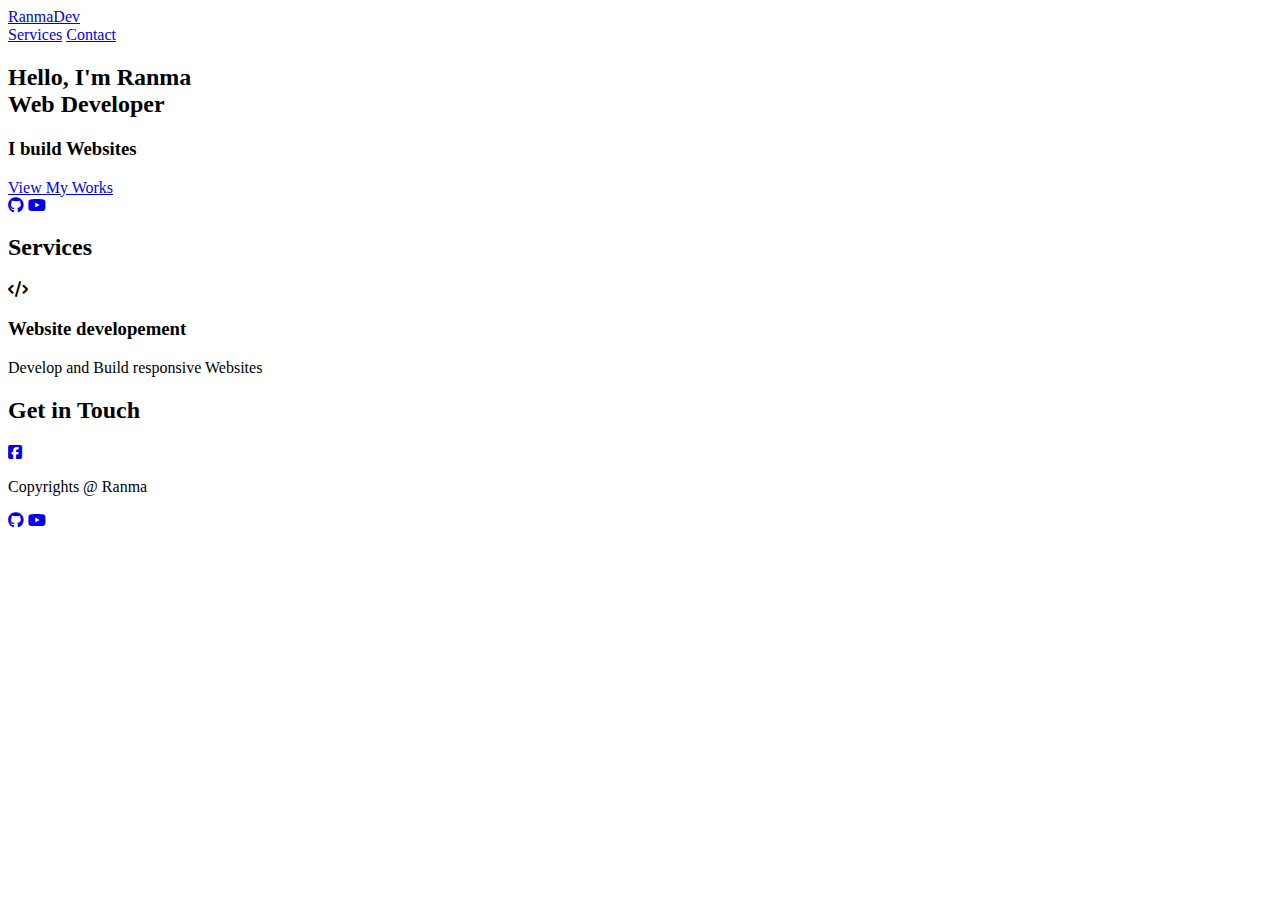
==== index.html @ 7725544c "Add files via upload" ====
<!DOCTYPE html>
<html lang="en">
<head>
    <meta charset="UTF-8">
    <meta name="description" content="RanmaDev for frontend works and game developement"/>
    <link rel="stylesheet" href="https://cdnjs.cloudflare.com/ajax/libs/font-awesome/6.5.0/css/all.min.css"/>
    <link rel="stylesheet" href="style.css"/>
    <link rel="preconnect" href="https://fonts.googleapis.com">

    <title>RanmaDev</title>
</head>
<body>
    <header>
        <a href="#" class="logo">RanmaDev</a>
        <nav class="navigation">
            <a href="#Services">Services</a>
            <a href="#Contact">Contact</a>
        </nav>
    </header>

    <section class="main">
        <div>
            <h2>Hello, I'm Ranma<br><span>Web Developer</span></h2>
            <h3>I build Websites</h3>
            <a href="#Projects" class="main-btn">View My Works</a>
        <div class="social-icons">
            <a href="https://github.com/RanSoa" target="_blank"><i class="fa-brands fa-github"></i></a>
            <a href="https://www.youtube.com/channel/UCNpFAdDZVUaNUZ7Ha38_Bng" target="_blank"><i class="fa-brands fa-youtube"></i></a>
        </div>
        </div>
    </section>

    <section class="Cards" id="Services">   
            <h2 class="title">Services</h2>
            <div class="content">
                <div class="card">
                <div class="icon">
                    <i class="fa-solid fa-code"></i>
                </div>
                <div class="details">
                    <h3>Website developement</h3>
                    <p>Develop and Build responsive Websites</p>
                </div>
            </div>
            </div>
    </section>

    <section class="Contact" id="Contact">
        <h2 class="title">Get in Touch</h2>
        <div class="callme">
            <div class="fb_card">
                <div class="facebook_icon">
                    <a href="https://www.facebook.com/Ranma72" target="_blank"><i class="fa-brands fa-square-facebook"></i></a></i>
                </div>
            </div>
        </div>
    </section>

    <footer class="footer">
        <p class="footer_title">Copyrights @ <span>Ranma</span></p>
        <div class="social-icons">
            <a href="https://github.com/RanSoa" target="_blank"><i class="fa-brands fa-github"></i></a>
            <a href="https://www.youtube.com/channel/UCNpFAdDZVUaNUZ7Ha38_Bng" target="_blank"><i class="fa-brands fa-youtube"></i></a>
        </div>
    </footer>

</body>

</html>
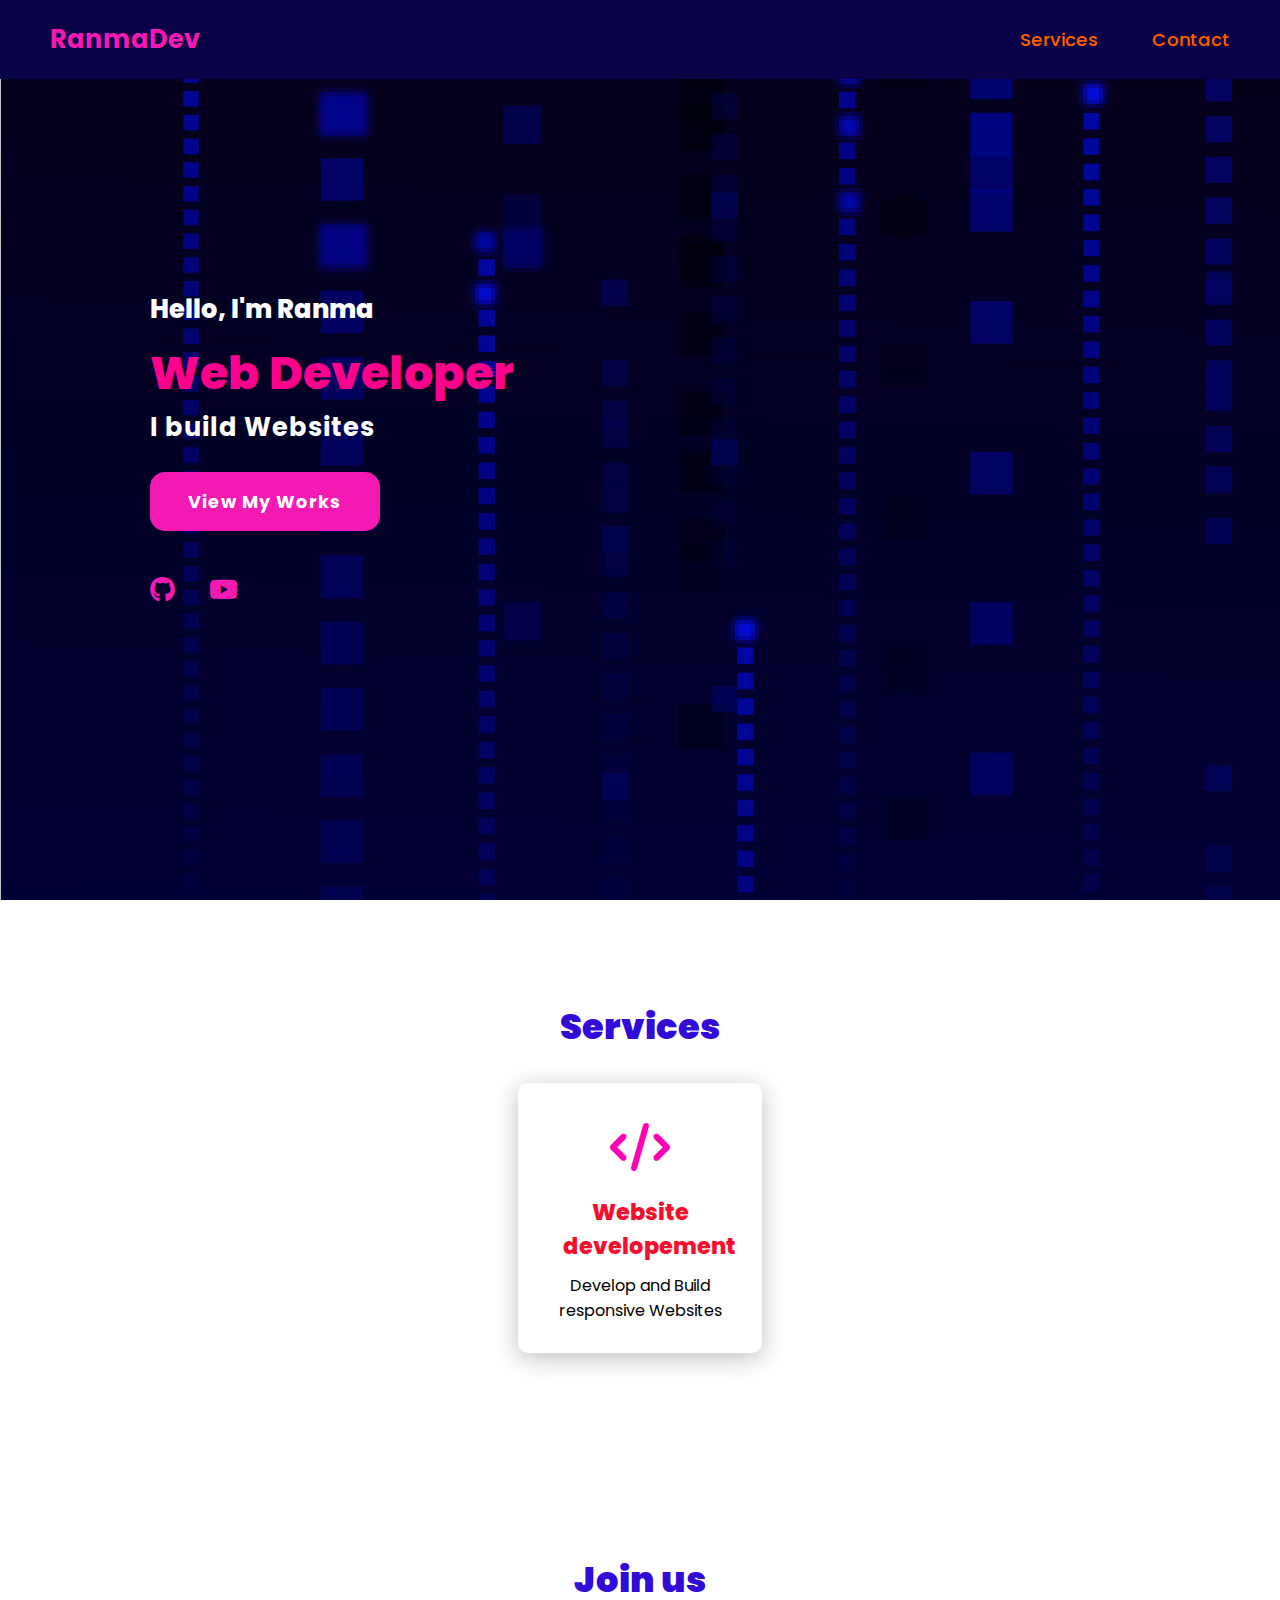
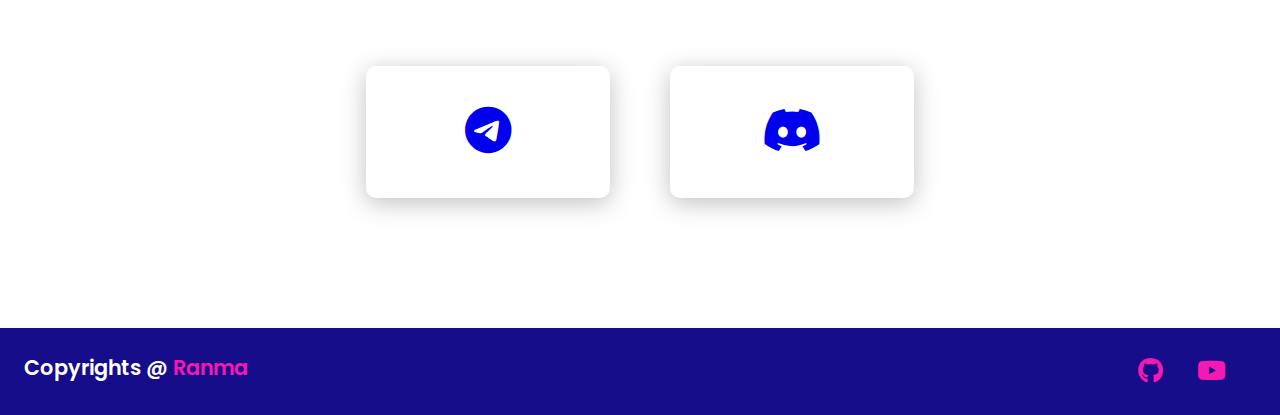
==== commit 3074dc24: "new changes" ====
--- a/index.html
+++ b/index.html
@@ -6,7 +6,6 @@
     <link rel="stylesheet" href="https://cdnjs.cloudflare.com/ajax/libs/font-awesome/6.5.0/css/all.min.css"/>
     <link rel="stylesheet" href="style.css"/>
     <link rel="preconnect" href="https://fonts.googleapis.com">
-
     <title>RanmaDev</title>
 </head>
 <body>
@@ -46,11 +45,17 @@
     </section>
 
     <section class="Contact" id="Contact">
-        <h2 class="title">Get in Touch</h2>
+        <h2 class="title">Join us</h2>
         <div class="callme">
-            <div class="fb_card">
-                <div class="facebook_icon">
-                    <a href="https://www.facebook.com/Ranma72" target="_blank"><i class="fa-brands fa-square-facebook"></i></a></i>
+            <div class="telegram_card">
+                <div class="telegram_icon">
+                    <a href="https://t.me/+3wvVpFl3RNJiYTRk" target="_blank"><i class="fa-brands fa-telegram"></i></a></i>
+                </div>
+            </div>
+
+            <div class="discord_card">
+                <div class="discord_icon">
+                    <a href="https://discord.gg/KQ3ZKxRN" target="_blank"><i class="fa-brands fa-discord"></i></a></i>
                 </div>
             </div>
         </div>
--- a/style.css
+++ b/style.css
@@ -0,0 +1,320 @@
+@import url('https://fonts.googleapis.com/css2?family=Poppins:ital,wght@0,100;0,200;0,300;0,400;0,500;0,600;0,700;0,800;0,900;1,100;1,200;1,300;1,400;1,500;1,600;1,700;1,800;1,900&display=swap');
+*
+{
+   font-family: 'Poppins', Courier, monospace;
+   margin: 0;
+   padding: 0;
+   box-sizing: border-box;
+   scroll-behavior: smooth;
+}
+
+header
+{
+   background-color: rgb(9, 2, 70);
+   z-index: 999;
+   width: 100%;
+   position: fixed;
+   display: flex;
+   justify-content: space-between;
+   padding: 20px 50px;
+   align-items: center;
+}
+.logo
+{
+   text-decoration: none;
+   font-family: 'Poppins', Courier New, monospace;
+   color: #f519b3;
+   width: 1.6em;
+   font-size: 1.6em;
+   font-weight: 700;
+}
+
+.navigation a
+{
+   text-decoration: none;
+   color: rgb(255, 94, 0);
+   font-weight: 500;
+   font-size: 1.15em;
+   width: 1.5em;
+   padding-left: 50px;
+}
+
+.navigation a:hover
+{
+   color: rgb(166, 255, 0);
+}
+
+section
+{
+   padding: 100px 150px;
+}
+
+.main
+{
+   width: 100%;
+   min-height: 100vh;
+   display: flex;
+   align-items: center;
+   background-size: cover;
+   background-position: center;
+   background: url(assets/Images/6372463_3200146.jpg);
+}
+
+.main h2
+{
+   color: white;
+   font-size: 1.6em;
+   font-weight: 800;
+}
+
+.main h2 span
+{
+   display: inline-block;
+   margin-top: 10px;
+   color: #ff008c;
+   font-size: 1.8em;
+   animation: Color 4s linear infinite;
+}
+
+.main h3
+{
+   color: white;
+   font-size: 1.6em;
+   font-weight: 700;
+   letter-spacing: 1px;
+}
+
+.main-btn
+{
+   text-decoration: none;
+   color: #ffffff;
+   background-color: #f519b3;
+   font-size: 1.1em;
+   font-weight: 650;
+   display: inline-block;
+   padding: 0.9375em 2.187em;
+   letter-spacing: 1px;
+   border-radius: 15px;
+   margin-bottom: 40px;
+   margin-top: 25px;
+   transition: 0.8s ease;
+}
+
+.main-btn:hover
+{
+   background-color: #f30f2d;
+   transform: scale(1.1);
+}
+
+
+.social-icons a
+{
+   color: #f519b3;
+   font-size: 1.6em;
+   padding-right: 30px;
+}
+
+.social-icons a:hover
+{
+   color: #f30f2d;
+}
+
+.title
+{
+   display: flex;
+   justify-content: center;
+   color: #310bd8;
+   font-weight: 900;
+   font-size: 2.2em;
+   margin-bottom: 30px;
+}
+
+.content
+{
+   display: flex;
+   justify-content: center;
+   flex-direction: row;
+   flex-wrap: wrap;
+}
+
+.card
+{
+   background-color: #ffffff;
+   width: 15.25em;
+   box-shadow: 0 5px 25px rgba(1 1 1 / 25%);
+   border-radius: 10px;
+   transition: 0.8s;
+   padding: 30px 35px;
+}
+
+.card:hover
+{
+   transform: scale(1.1);
+}
+
+.icon
+{
+   color: #ff00b3;
+   font-size: 3em;
+   font-weight: bold;
+   text-align: center;
+}
+
+.details h3
+{
+   color: #f30f2d;
+   font-size: 1.4em;
+   font-weight: 800;
+   margin: 10px;
+}
+
+.details
+{
+   text-align: center;
+}
+
+.contact
+{
+   box-shadow: 0 5px 25px rgba(1, 1, 1, 100%);
+}
+
+.callme
+{
+   display: flex;
+   justify-content: center;
+   flex-direction: row;
+   flex-wrap: wrap;
+}
+
+.telegram_card
+{
+   background-color: #ffffff;
+   width: 15.25em;
+   box-shadow: 0 5px 25px rgba(1 1 1 / 25%);
+   border-radius: 10px;
+   transition: 0.8s;
+   padding: 30px 35px;
+   margin: 30px;
+}
+
+.telegram_icon
+{
+   color: #25c5d6;
+   font-size: 3em;
+   font-weight: bold;
+   text-align: center;
+}
+
+.telegram_card:hover
+{
+   transform: scale(1.1);
+}
+
+.discord_card
+{
+   background-color: #ffffff;
+   width: 15.25em;
+   box-shadow: 0 5px 25px rgba(1 1 1 / 25%);
+   border-radius: 10px;
+   transition: 0.8s;
+   padding: 30px 35px;
+   margin: 30px;
+}
+
+.discord_icon
+{
+   color: #df22d5;
+   font-size: 3em;
+   font-weight: bold;
+   text-align: center;
+}
+
+.discord_card:hover
+{
+   transform: scale(1.1);
+}
+
+.footer
+{
+   background-color: #160d8a;
+   color: #fff;
+   padding: 1.5em;
+   display: flex;
+   justify-content: space-between;
+}
+
+.footer_title
+{
+   font-size: 1.3em;
+   font-weight: 600;
+}
+
+.footer_title span
+{
+   color: #f519b3;
+}
+
+
+@keyframes Color{
+   0%{color:#A0D468;}
+   
+   20%{color:#4FC1E9;}
+   
+   40%{color:#FFCE54;}
+   
+   60%{color:#FC6E51;}
+   
+   80%{color:#ED5565;}
+   
+   100%{color:#AC92EC;}
+}
+
+
+
+@media (max-width:1023px)
+{
+   header
+   {
+      padding: 12px 20px;
+   }
+   .navigation a
+   {
+      padding-left: 10px;
+   }
+   .title
+   {
+      font-size: 1.8em;
+   }
+   section
+   {
+      padding: 80px 20px;
+   }
+   .main h2
+   {
+      font-size: 1.em;
+   }
+}
+
+@media (max-width:641px)
+{
+   body
+   {
+      font-size: 12px;
+   }
+   .main h2
+   {
+      font-size: 0.8em;
+   }
+   .main h3
+   {
+         font-size: 1.4em;
+   }
+}
+
+@media (max-width:300px)
+{
+   body
+   {
+      font-size: 10px;
+   }
+}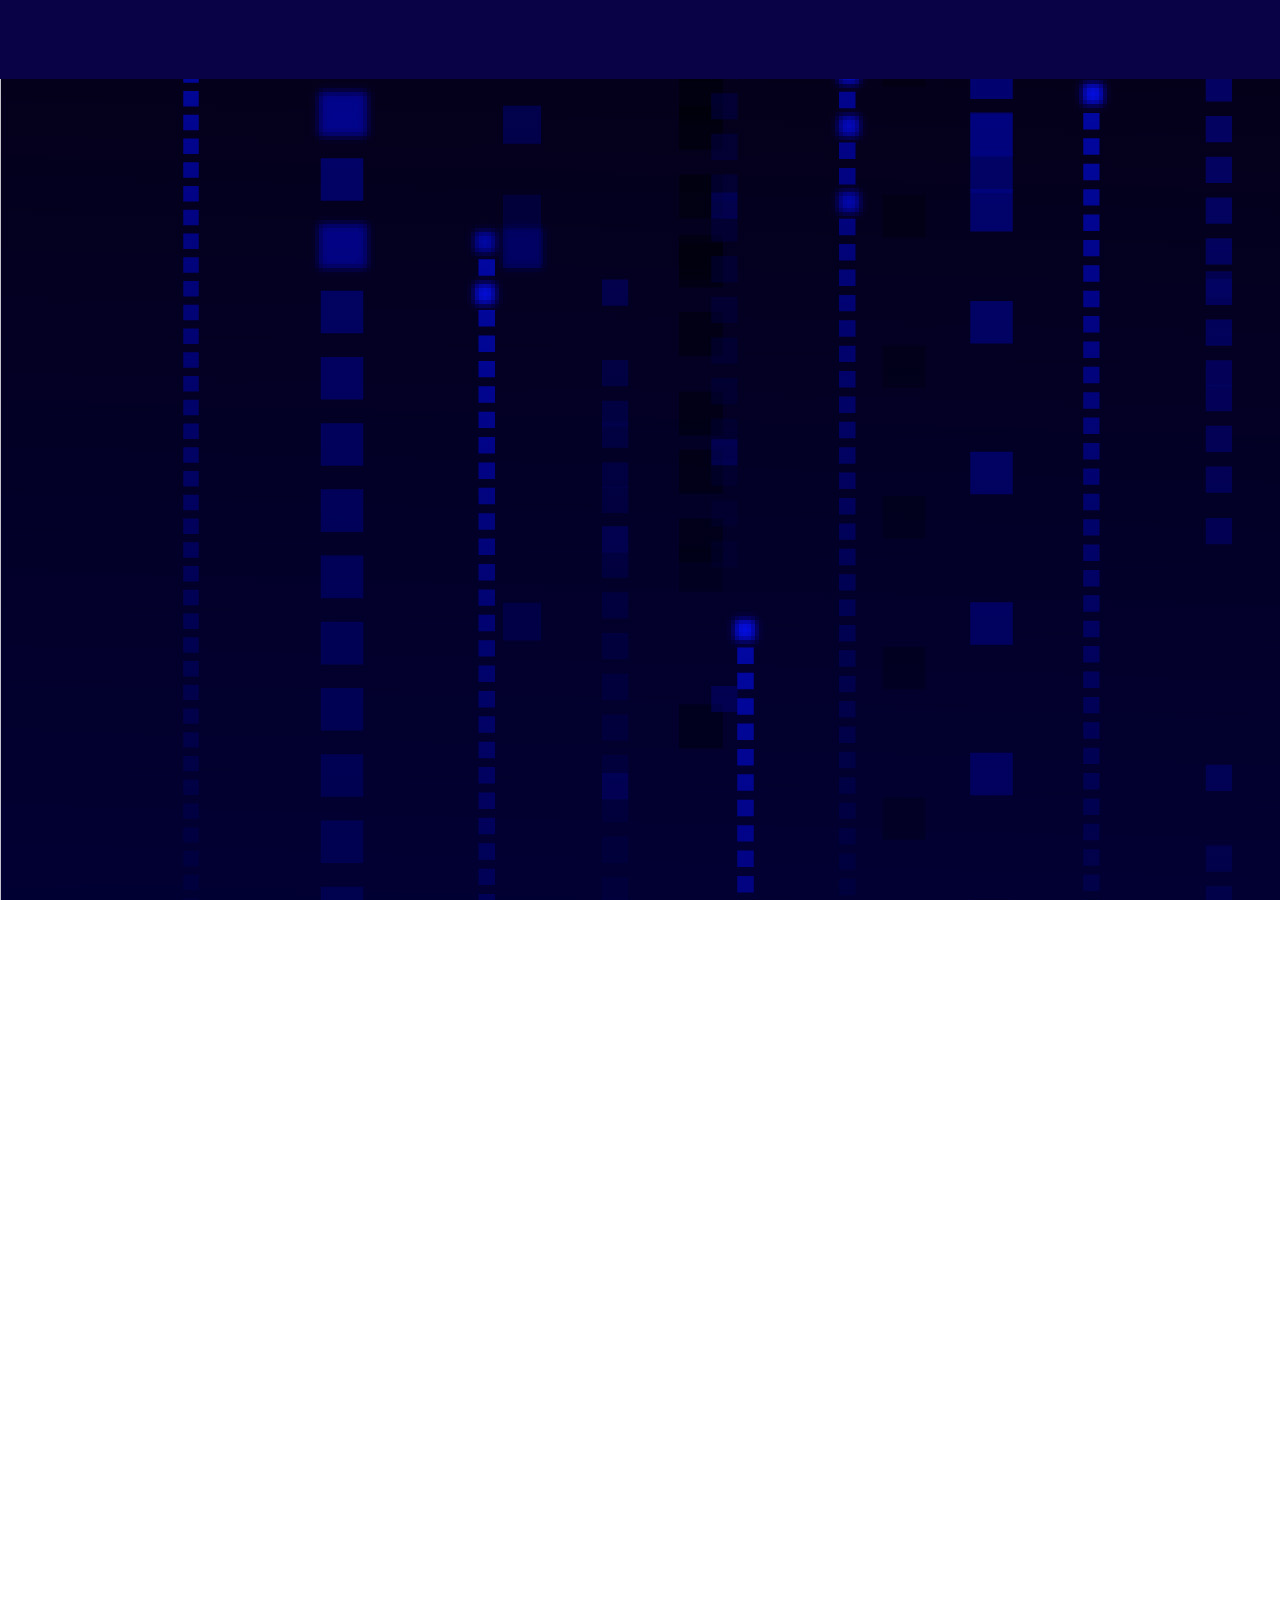
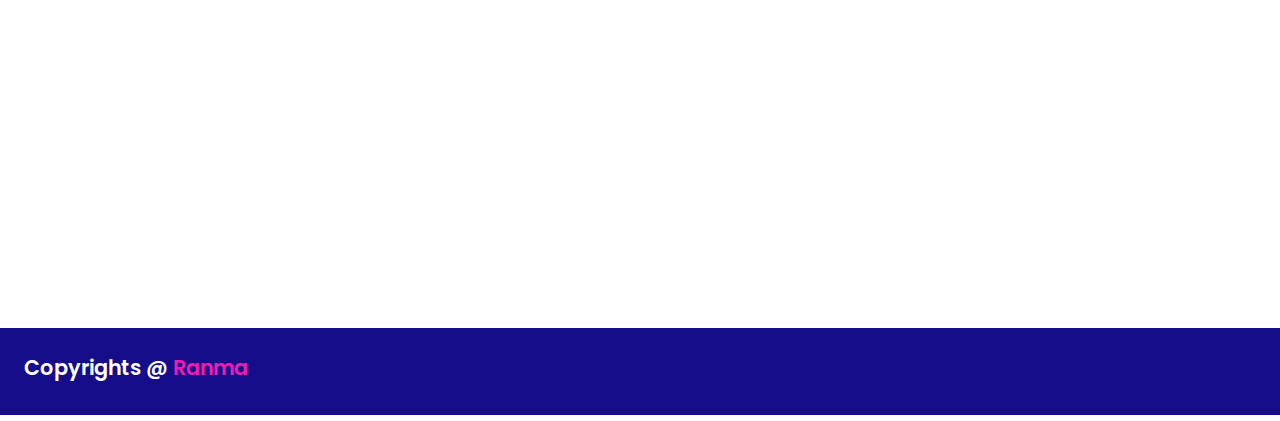
==== commit b97b7c93: "changes" ====
--- a/index.html
+++ b/index.html
@@ -12,8 +12,8 @@
     <header>
         <a href="#" class="logo">RanmaDev</a>
         <nav class="navigation">
-            <a href="#Services">Services</a>
-            <a href="#Contact">Contact</a>
+            <a href="#Services" class="ww">Services</a>
+            <a href="#Contact" class="zz">Contact</a>
         </nav>
     </header>
 
@@ -21,7 +21,7 @@
         <div>
             <h2>Hello, I'm Ranma<br><span>Web Developer</span></h2>
             <h3>I build Websites</h3>
-            <a href="#Projects" class="main-btn">View My Works</a>
+            <a href="Projects.html" target="_blank" class="main-btn">View My Works</a>
         <div class="social-icons">
             <a href="https://github.com/RanSoa" target="_blank"><i class="fa-brands fa-github"></i></a>
             <a href="https://www.youtube.com/channel/UCNpFAdDZVUaNUZ7Ha38_Bng" target="_blank"><i class="fa-brands fa-youtube"></i></a>
@@ -69,6 +69,9 @@
         </div>
     </footer>
 
+    <script src="https://cdnjs.cloudflare.com/ajax/libs/gsap/3.5.1/gsap.min.js"></script>
+
+    <script src="main.js"></script>
 </body>
 
 </html>--- a/style.css
+++ b/style.css
@@ -6,6 +6,7 @@
    padding: 0;
    box-sizing: border-box;
    scroll-behavior: smooth;
+   transition: .2s linear;
 }
 
 header
@@ -97,7 +98,7 @@
    border-radius: 15px;
    margin-bottom: 40px;
    margin-top: 25px;
-   transition: 0.8s ease;
+   transition: 0.8s linear;
 }
 
 .main-btn:hover
@@ -271,50 +272,102 @@
 
 
 
-@media (max-width:1023px)
+@media (max-width:1024px)
 {
    header
    {
-      padding: 12px 20px;
+      padding: 30px 50px;
    }
-   .navigation a
+   .logo
    {
-      padding-left: 10px;
+      font-size: 2.7em;
    }
-   .title
+   .main
    {
-      font-size: 1.8em;
+      font-size: 1.6em;
+      font-weight: 800;
    }
-   section
-   {
-      padding: 80px 20px;
-   }
-   .main h2
-   {
-      font-size: 1.em;
-   }
-}
-
-@media (max-width:641px)
-{
-   body
-   {
-      font-size: 12px;
-   }
-   .main h2
-   {
-      font-size: 0.8em;
-   }
-   .main h3
-   {
-         font-size: 1.4em;
-   }
-}
-
-@media (max-width:300px)
-{
-   body
-   {
-      font-size: 10px;
-   }
+   .callme
+{
+   display: flex;
+   justify-content: center;
+   flex-direction: row;
+   flex-wrap: wrap;
+}
+
+.telegram_card
+{
+   background-color: #ffffff;
+   width: 15.25em;
+   box-shadow: 0 5px 25px rgba(1 1 1 / 25%);
+   border-radius: 10px;
+   transition: 0.8s;
+   padding: 50px 55px;
+   margin: 35px;
+}
+
+.telegram_icon
+{
+   color: #25c5d6;
+   font-size: 5em;
+   font-weight: bold;
+   text-align: center;
+}
+
+.telegram_card:hover
+{
+   transform: scale(1.1);
+}
+
+.discord_card
+{
+   background-color: #ffffff;
+   width: 15.25em;
+   box-shadow: 0 5px 25px rgba(1 1 1 / 25%);
+   border-radius: 10px;
+   transition: 0.8s;
+   padding: 50px 55px;
+   margin: 35px;
+}
+
+.discord_icon
+{
+   color: #f54aec;
+   font-size: 5em;
+   font-weight: bold;
+   text-align: center;
+}
+
+.discord_card:hover
+{
+   transform: scale(1.1);
+}
+.navigation
+{
+   font-size: 2.1em;
+}
+.card
+{
+   padding: 20px 25px;
+}
+.icon
+{
+   font-size: 4.2em;
+}
+.details
+{
+   font-size: 1.1em;
+}
+.footer
+{
+   padding: 1.6em;
+}
+.footer_title
+{
+   font-size: 1.7em;
+}
+.social-icons
+{
+   font-size: 1.3em;
+}
 }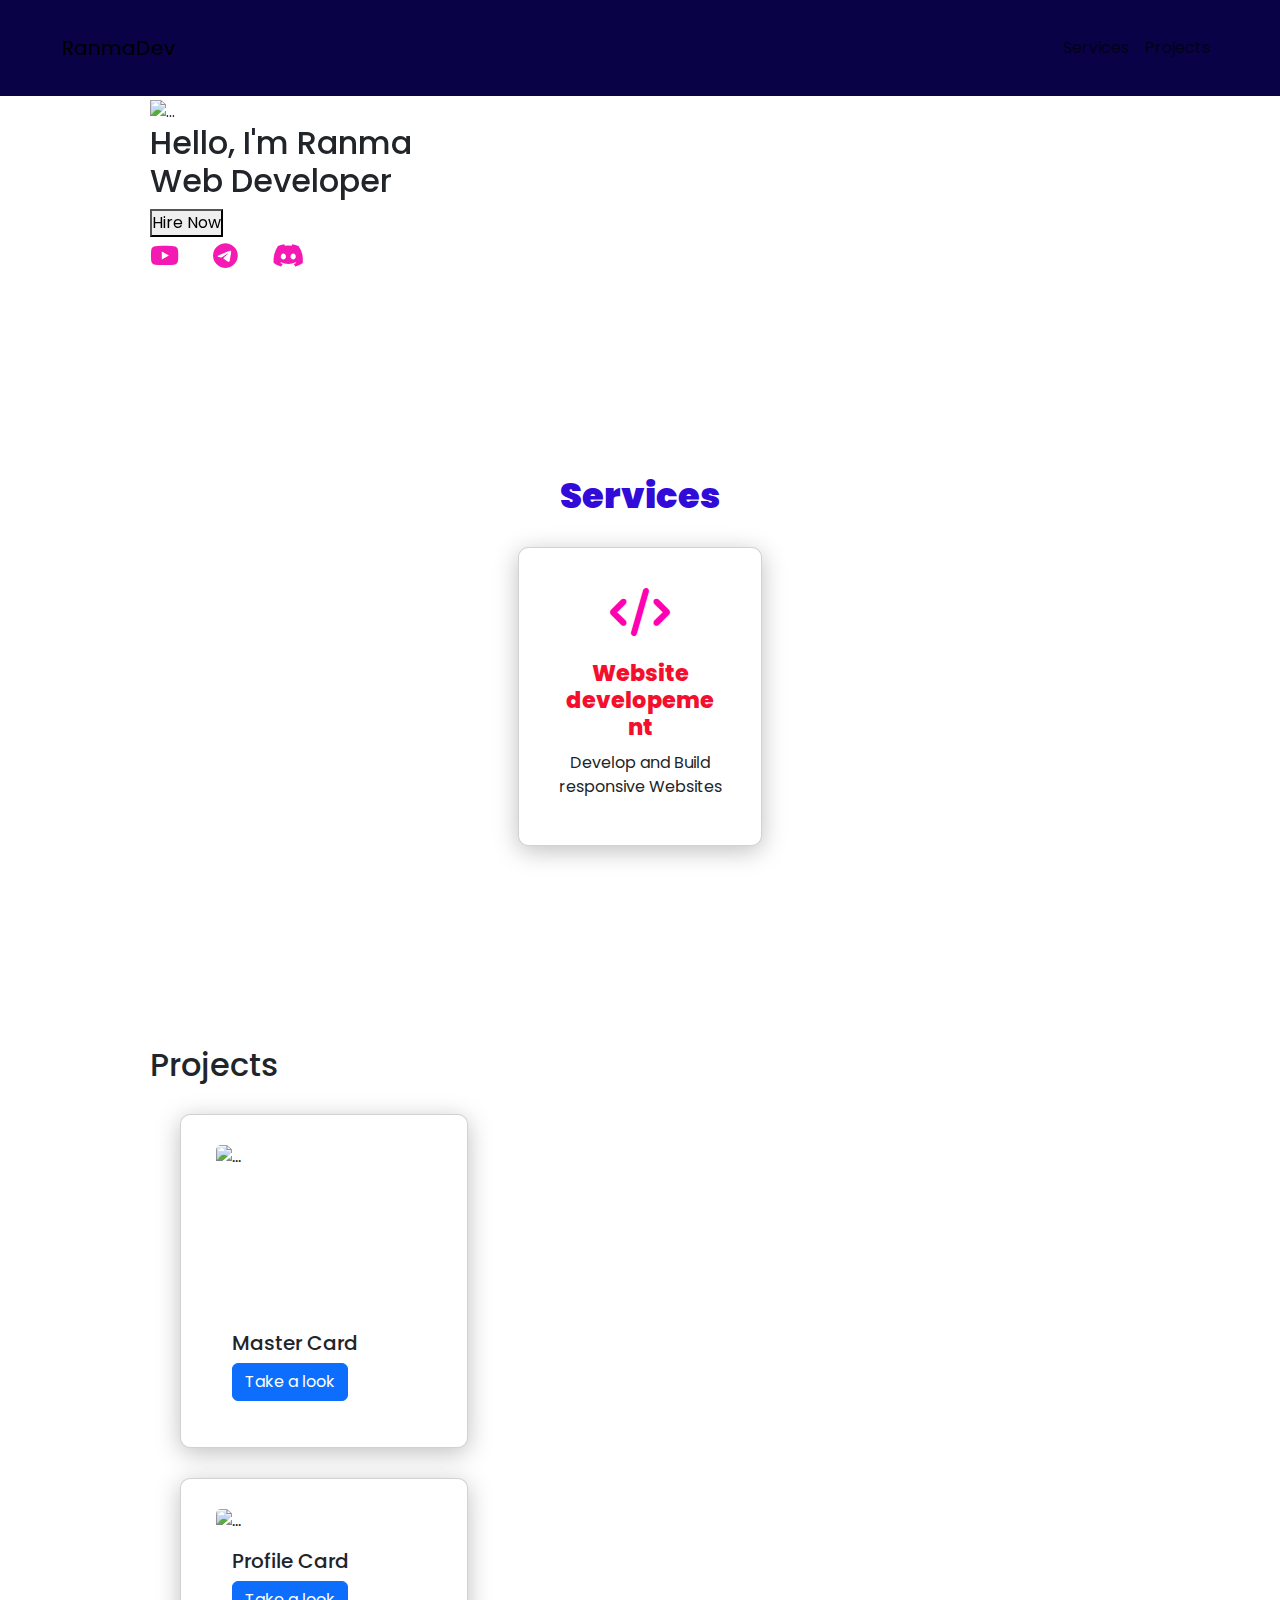
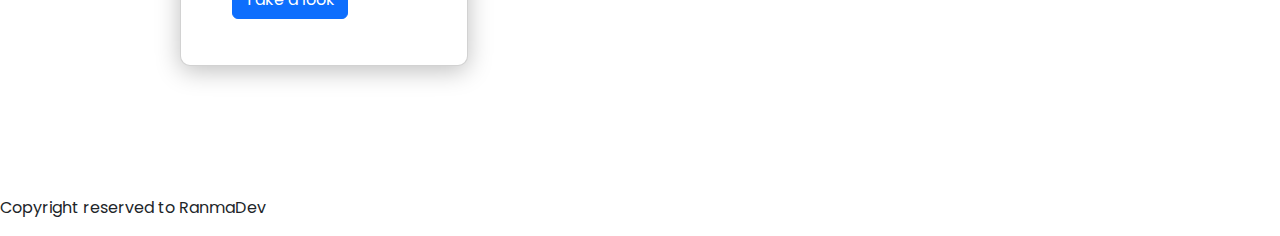
==== commit 6c5b047b: "Add files via upload" ====
--- a/index.html
+++ b/index.html
@@ -2,76 +2,100 @@
 <html lang="en">
 <head>
     <meta charset="UTF-8">
-    <meta name="description" content="RanmaDev for frontend works and game developement"/>
+    <meta name="viewport" content="width=device-width, initial-scale=1.0">
+    <link href="https://cdn.jsdelivr.net/npm/bootstrap@5.3.3/dist/css/bootstrap.min.css" rel="stylesheet">
+    <link rel="stylesheet" href="style.css">
     <link rel="stylesheet" href="https://cdnjs.cloudflare.com/ajax/libs/font-awesome/6.5.0/css/all.min.css"/>
-    <link rel="stylesheet" href="style.css"/>
     <link rel="preconnect" href="https://fonts.googleapis.com">
     <title>RanmaDev</title>
 </head>
 <body>
-    <header>
-        <a href="#" class="logo">RanmaDev</a>
-        <nav class="navigation">
-            <a href="#Services" class="ww">Services</a>
-            <a href="#Contact" class="zz">Contact</a>
-        </nav>
-    </header>
+  <header>
+  <nav class="navbar navbar-expand-lg bg-body-tertiary" style="width: 100%; background-color: rgb(9, 2, 70) !important;">
+    <div class="container-fluid">
+      <a class="navbar-brand" href="#">RanmaDev</a>
+      <button class="navbar-toggler" type="button" data-bs-toggle="collapse" data-bs-target="#navbarSupportedContent" aria-controls="navbarSupportedContent" aria-expanded="false" aria-label="Toggle navigation">
+        <span class="navbar-toggler-icon"></span>
+      </button>
+      <div class="collapse navbar-collapse" id="navbarSupportedContent">
+        <ul class="navbar-nav ms-auto mb-2 mb-lg-0">
+          <li class="nav-item">
+            <a class="nav-link" href="#Services">Services</a>
+          </li>
+          <li class="nav-item">
+            <a class="nav-link" href="#Projects">Projects</a>
+          </li>
+        </ul>
+      </div>
+    </div>
+  </nav>
+  </header>
 
-    <section class="main">
-        <div>
-            <h2>Hello, I'm Ranma<br><span>Web Developer</span></h2>
-            <h3>I build Websites</h3>
-            <a href="Projects.html" target="_blank" class="main-btn">View My Works</a>
-        <div class="social-icons">
-            <a href="https://github.com/RanSoa" target="_blank"><i class="fa-brands fa-github"></i></a>
-            <a href="https://www.youtube.com/channel/UCNpFAdDZVUaNUZ7Ha38_Bng" target="_blank"><i class="fa-brands fa-youtube"></i></a>
+  <section>
+  <div id="carouselExampleCaptions" class="carousel slide">
+    <div class="carousel-inner">
+      <div class="carousel-item active">
+        <img src="assets/6372463_3200146.jpg" class="d-block w-100" alt="...">
+        <div class="text">
+          <h2>Hello, I'm Ranma <br> <span>Web Developer</span></h2>
+          <button class="hire-now">Hire Now</button>
+          <div class="social-icons">
+          <a href="https://www.youtube.com/@RanSoa"><i class="fa-brands fa-youtube" id="fa-youtube"></i></a>
+          <a href="https://t.me/+MTWYy86DVAM1OTY0"><i class="fa-brands fa-telegram" id="fa-telegram"></i></a>
+          <a href="https://discord.gg/GqdgppF7au"><i class="fa-brands fa-discord" id="fa-discord"></i></a>
+          </div>
         </div>
+      </div>
+    </div>
+  </div>
+  </section>
+  
+  <section class="Cards" id="Services">   
+    <h2 class="title">Services</h2>
+    <div class="content">
+        <div class="card">
+        <div class="icon">
+          <i class="fa-solid fa-code"></i>
         </div>
-    </section>
+        <div class="details">
+            <h3>Website developement</h3>
+            <p>Develop and Build responsive Websites</p>
+        </div>
+    </div>
+    </div>
+</section>
 
-    <section class="Cards" id="Services">   
-            <h2 class="title">Services</h2>
-            <div class="content">
-                <div class="card">
-                <div class="icon">
-                    <i class="fa-solid fa-code"></i>
-                </div>
-                <div class="details">
-                    <h3>Website developement</h3>
-                    <p>Develop and Build responsive Websites</p>
-                </div>
-            </div>
-            </div>
-    </section>
+<section class="Projects" id="Projects">
+<h2 class="projects">Projects</h2>
+<div class="content2">
+  <div class="card" style="width: 18rem; margin: 30px; margin-top: 30px;">
+    <img src="assets/master-card.png" class="card-img-top" alt="..." height="170px">
+    <div class="card-body">
+      <h5 class="card-title">Master Card</h5>
+      <a href="My Works/flipper-card/card.html" class="btn btn-primary" target="_blank">Take a look</a>
+    </div>
+  </div>
 
-    <section class="Contact" id="Contact">
-        <h2 class="title">Join us</h2>
-        <div class="callme">
-            <div class="telegram_card">
-                <div class="telegram_icon">
-                    <a href="https://t.me/+3wvVpFl3RNJiYTRk" target="_blank"><i class="fa-brands fa-telegram"></i></a></i>
-                </div>
-            </div>
+  <div class="card" style="width: 18rem; margin: 30px; margin-top: 30px;">
+    <img src="assets/profile-card.png" class="card-img-top" alt="...">
+    <div class="card-body">
+      <h5 class="card-title">Profile Card</h5>
+      <a href="My Works/profile-card/index.html" class="btn btn-primary" target="_blank">Take a look</a>
+    </div>
+  </div>
+</div>
+</section>
 
-            <div class="discord_card">
-                <div class="discord_icon">
-                    <a href="https://discord.gg/KQ3ZKxRN" target="_blank"><i class="fa-brands fa-discord"></i></a></i>
-                </div>
-            </div>
-        </div>
-    </section>
+<footer>
+  <p class="Copyright">Copyright reserved to RanmaDev</p>
+</footer>
 
-    <footer class="footer">
-        <p class="footer_title">Copyrights @ <span>Ranma</span></p>
-        <div class="social-icons">
-            <a href="https://github.com/RanSoa" target="_blank"><i class="fa-brands fa-github"></i></a>
-            <a href="https://www.youtube.com/channel/UCNpFAdDZVUaNUZ7Ha38_Bng" target="_blank"><i class="fa-brands fa-youtube"></i></a>
-        </div>
-    </footer>
 
-    <script src="https://cdnjs.cloudflare.com/ajax/libs/gsap/3.5.1/gsap.min.js"></script>
 
-    <script src="main.js"></script>
+
+
+
+
+    <script src="https://cdn.jsdelivr.net/npm/bootstrap@5.3.3/dist/js/bootstrap.bundle.min.js"></script>
 </body>
-
 </html>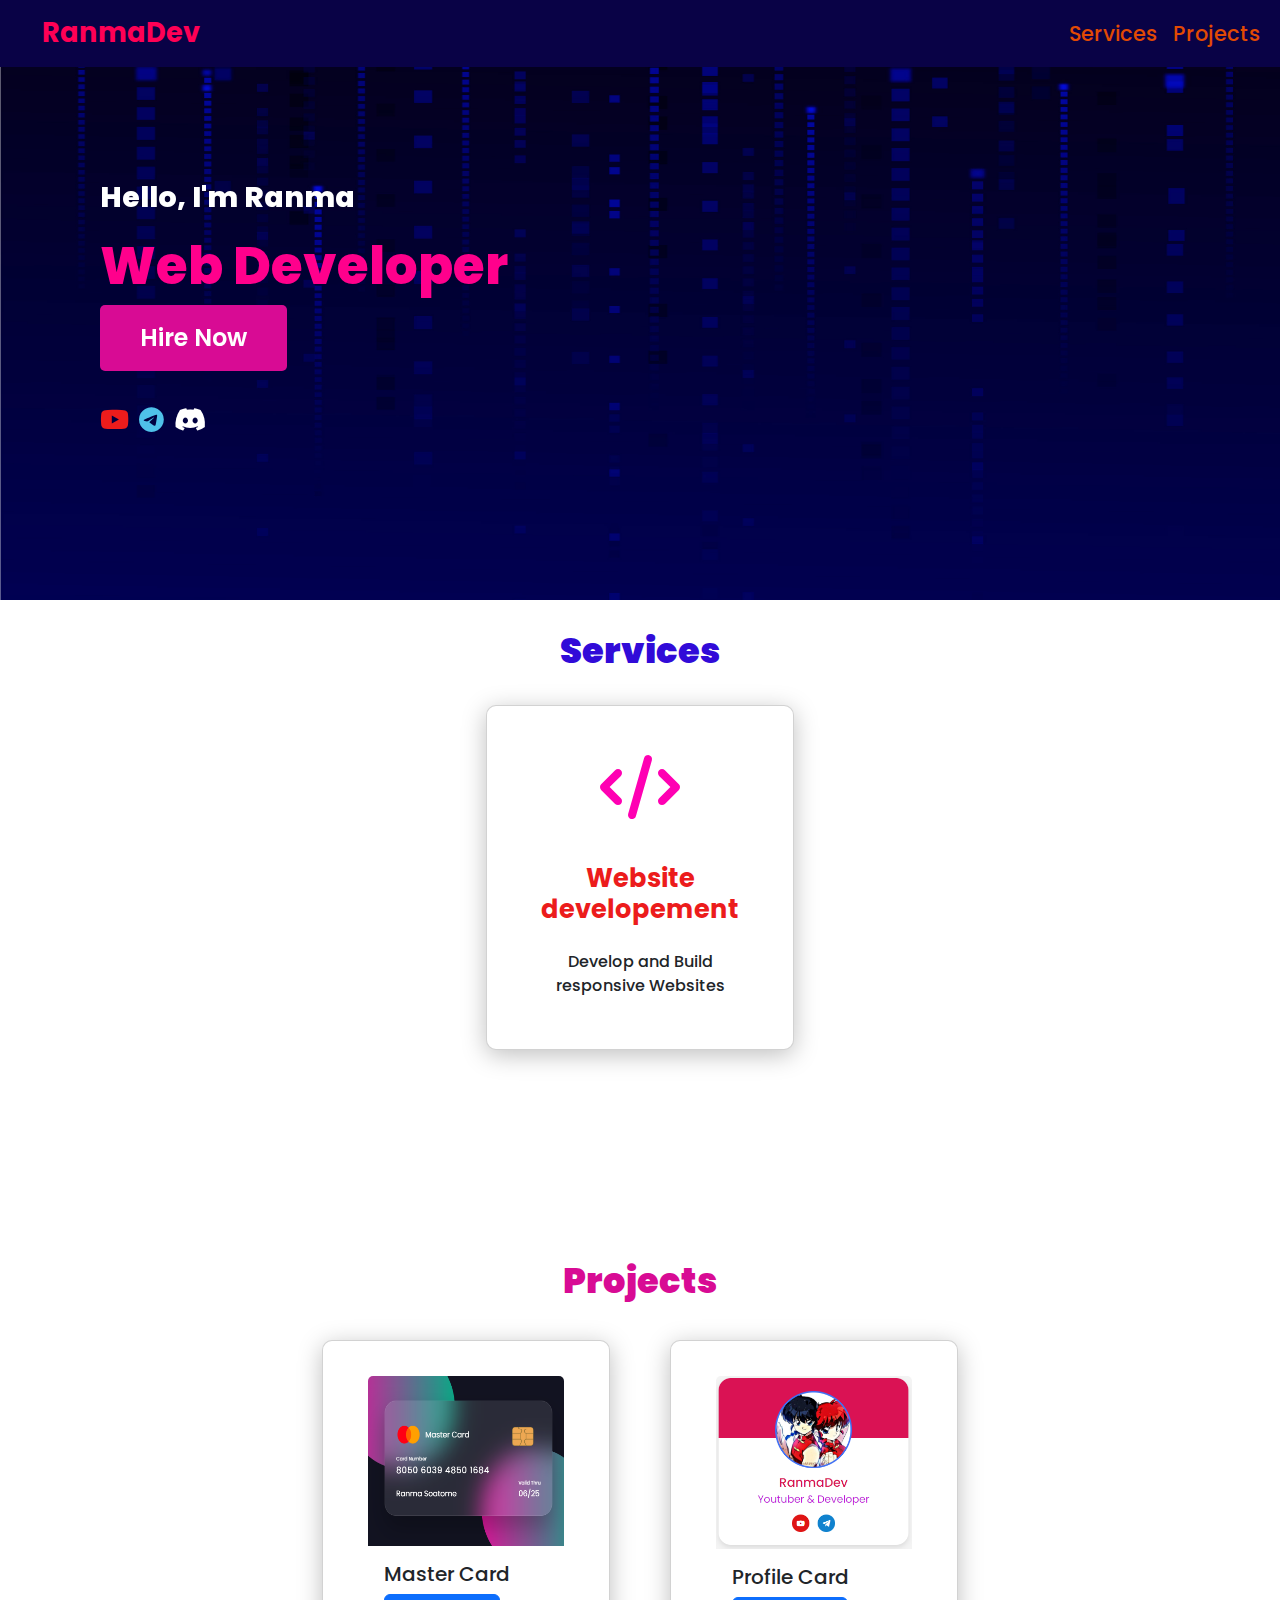
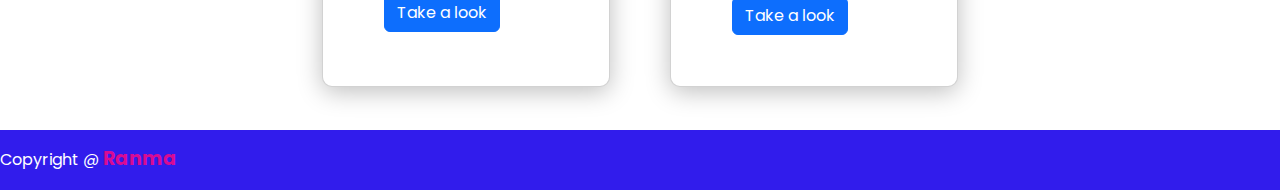
==== commit 206e0e65: "Add files via upload" ====
--- a/index.html
+++ b/index.html
@@ -37,12 +37,12 @@
       <div class="carousel-item active">
         <img src="assets/6372463_3200146.jpg" class="d-block w-100" alt="...">
         <div class="text">
-          <h2>Hello, I'm Ranma <br> <span>Web Developer</span></h2>
-          <button class="hire-now">Hire Now</button>
+          <h2>Hello, I'm Ranma <br> <span>Web Developer</span></h2> 
+          <a href="https://www.fiverr.com/mohamedmario5" target="_blank" style="text-decoration: none;"><button class="hire-now">Hire Now</button></a> 
           <div class="social-icons">
-          <a href="https://www.youtube.com/@RanSoa"><i class="fa-brands fa-youtube" id="fa-youtube"></i></a>
-          <a href="https://t.me/+MTWYy86DVAM1OTY0"><i class="fa-brands fa-telegram" id="fa-telegram"></i></a>
-          <a href="https://discord.gg/GqdgppF7au"><i class="fa-brands fa-discord" id="fa-discord"></i></a>
+          <a href="https://www.youtube.com/@RanSoa" target="_blank"><i class="fa-brands fa-youtube" id="fa-youtube"></i></a>
+          <a href="https://t.me/+MTWYy86DVAM1OTY0" target="_blank"><i class="fa-brands fa-telegram" id="fa-telegram"></i></a>
+          <a href="https://discord.gg/GqdgppF7au" target="_blank"><i class="fa-brands fa-discord" id="fa-discord"></i></a>
           </div>
         </div>
       </div>
@@ -87,7 +87,7 @@
 </section>
 
 <footer>
-  <p class="Copyright">Copyright reserved to RanmaDev</p>
+  <p class="Copyright">Copyright @ <span class="RanDev">Ranma</span></p>
 </footer>
 
 
--- a/style.css
+++ b/style.css
@@ -6,119 +6,138 @@
    padding: 0;
    box-sizing: border-box;
    scroll-behavior: smooth;
-   transition: .2s linear;
+   transition: 0.2s linear;
 }
 
 header
 {
-   background-color: rgb(9, 2, 70);
-   z-index: 999;
-   width: 100%;
-   position: fixed;
-   display: flex;
-   justify-content: space-between;
-   padding: 20px 50px;
-   align-items: center;
-}
-.logo
-{
-   text-decoration: none;
-   font-family: 'Poppins', Courier New, monospace;
-   color: #f519b3;
-   width: 1.6em;
-   font-size: 1.6em;
-   font-weight: 700;
-}
-
-.navigation a
-{
-   text-decoration: none;
-   color: rgb(255, 94, 0);
-   font-weight: 500;
-   font-size: 1.15em;
-   width: 1.5em;
-   padding-left: 50px;
-}
-
-.navigation a:hover
-{
-   color: rgb(166, 255, 0);
-}
-
-section
-{
-   padding: 100px 150px;
-}
-
-.main
-{
-   width: 100%;
-   min-height: 100vh;
-   display: flex;
-   align-items: center;
-   background-size: cover;
-   background-position: center;
-   background: url(assets/Images/6372463_3200146.jpg);
-}
-
-.main h2
-{
-   color: white;
-   font-size: 1.6em;
+    width: 100%;
+    display: flex;
+    justify-content: space-between;
+    align-items: center;
+    position: fixed;
+    z-index: 999;
+}
+
+.navbar-toggler
+{
+    color: #9c0cf0;
+    background-color: #ad4d8d;
+}
+
+.navbar-brand
+{
+    font-size: 1.7em;
+    font-weight: 650;
+    color: rgb(255, 0, 85);
+    margin-left: 30px;
+}
+
+.navbar-brand:hover
+{
+    color: rgb(243, 28, 243);
+}
+
+.nav-link
+{
+    font-size: 1.3em;
+    font-weight: 500;
+    color: #e24a03;
+}
+
+.nav-link:hover
+{
+    color: #1ce426;
+}
+
+.text
+{
+    width: 100%;
+    height: auto;
+    position: absolute;
+    left: 100px;
+    top: 180px;
+}
+
+.text h2
+{
+    color: white;
+   font-size: 1.8em;
    font-weight: 800;
 }
 
-.main h2 span
-{
-   display: inline-block;
-   margin-top: 10px;
+.text h2 span
+{
+    display: inline-block;
+   margin-top: 20px;
    color: #ff008c;
    font-size: 1.8em;
    animation: Color 4s linear infinite;
 }
 
-.main h3
-{
-   color: white;
-   font-size: 1.6em;
-   font-weight: 700;
-   letter-spacing: 1px;
-}
-
-.main-btn
-{
-   text-decoration: none;
-   color: #ffffff;
-   background-color: #f519b3;
-   font-size: 1.1em;
-   font-weight: 650;
-   display: inline-block;
-   padding: 0.9375em 2.187em;
-   letter-spacing: 1px;
-   border-radius: 15px;
-   margin-bottom: 40px;
-   margin-top: 25px;
-   transition: 0.8s linear;
-}
-
-.main-btn:hover
-{
-   background-color: #f30f2d;
-   transform: scale(1.1);
-}
-
-
-.social-icons a
-{
-   color: #f519b3;
-   font-size: 1.6em;
-   padding-right: 30px;
-}
-
-.social-icons a:hover
-{
-   color: #f30f2d;
-}
+.d-block
+{
+    height: 600px;
+} 
+
+.hire-now
+{
+    display: flex;
+    text-decoration: none !important;
+    padding: 15px 40px;
+    border-radius: 5px;
+    background-color: #d80b94;
+    color: #fff;
+    border: none;
+    font-size: 1.5em;
+    font-weight: 600;
+}
+
+.hire-now:hover
+{
+    scale: 1.1;
+    transition: 0.7s;
+    background-color: #ec1c1c;
+}
+
+.social-icons
+{
+    display: flex;
+    letter-spacing: 10px;
+    font-size: 1.6em;
+    margin-top: 30px;
+}
+
+.social-icons #fa-youtube
+{
+    color: #ec1c1c;
+}
+
+.social-icons #fa-youtube:hover
+{
+    color: #d80b94;
+}
+
+.social-icons #fa-telegram
+{
+    color: #4FC1E9;
+}
+
+.social-icons #fa-telegram:hover
+{
+    color: #311cec;
+}
+
+.social-icons #fa-discord
+{
+    color: #fff;
+}
+
+.social-icons #fa-discord:hover
+{
+    color: #a17575;
+}
+
 
 .title
 {
@@ -127,247 +146,127 @@
    color: #310bd8;
    font-weight: 900;
    font-size: 2.2em;
-   margin-bottom: 30px;
-}
-
-.content
-{
-   display: flex;
+   margin-top: 30px;
+}
+
+.content {
+    display: flex;
+    justify-content: center;
+    flex-direction: row;
+    flex-wrap: wrap;
+}
+
+.Cards
+{
+    width: auto;
+    height: 600px;
+}
+
+.card {
+    background-color: rgb(255, 255, 255);
+    width: 19.25em;
+    box-shadow: rgba(1, 1, 1, 0.25) 0px 5px 25px;
+    border-radius: 10px;
+    transition: all 0.8s ease 0s;
+    padding: 35px 45px;
+    margin-top: 25px;
+}
+
+.card:hover
+{
+    scale: 1.1;
+}
+
+.icon {
+    color: rgb(255, 0, 179);
+    font-size: 4em;
+    font-weight: bold;
+    text-align: center;
+}
+
+.details h3 {
+    display: block;
+    font-size: 1.6em;
+    margin-block-start: 1em;
+    margin-block-end: 1em;
+    margin-inline-start: 0px;
+    margin-inline-end: 0px;
+    font-weight: bold;
+    unicode-bidi: isolate;
+    text-align: center;
+    font-weight: bold;
+    color: #ec1c1c;
+}
+
+.details p
+{
+    font-weight: 500;
+    text-align: center;
+}
+
+.Projects
+{
+    display: block;
+    margin-block-start: 0.83em;
+    margin-block-end: 0.83em;
+    margin-inline-start: 0px;
+    margin-inline-end: 0px;
+    font-weight: bold;
+    unicode-bidi: isolate;
+}
+
+.projects
+{
+    display: flex;
    justify-content: center;
-   flex-direction: row;
-   flex-wrap: wrap;
-}
-
-.card
-{
-   background-color: #ffffff;
-   width: 15.25em;
-   box-shadow: 0 5px 25px rgba(1 1 1 / 25%);
-   border-radius: 10px;
-   transition: 0.8s;
-   padding: 30px 35px;
-}
-
-.card:hover
-{
-   transform: scale(1.1);
-}
-
-.icon
-{
-   color: #ff00b3;
-   font-size: 3em;
-   font-weight: bold;
-   text-align: center;
-}
-
-.details h3
-{
-   color: #f30f2d;
-   font-size: 1.4em;
-   font-weight: 800;
-   margin: 10px;
-}
-
-.details
-{
-   text-align: center;
-}
-
-.contact
-{
-   box-shadow: 0 5px 25px rgba(1, 1, 1, 100%);
-}
-
-.callme
-{
-   display: flex;
-   justify-content: center;
-   flex-direction: row;
-   flex-wrap: wrap;
-}
-
-.telegram_card
-{
-   background-color: #ffffff;
-   width: 15.25em;
-   box-shadow: 0 5px 25px rgba(1 1 1 / 25%);
-   border-radius: 10px;
-   transition: 0.8s;
-   padding: 30px 35px;
-   margin: 30px;
-}
-
-.telegram_icon
-{
-   color: #25c5d6;
-   font-size: 3em;
-   font-weight: bold;
-   text-align: center;
-}
-
-.telegram_card:hover
-{
-   transform: scale(1.1);
-}
-
-.discord_card
-{
-   background-color: #ffffff;
-   width: 15.25em;
-   box-shadow: 0 5px 25px rgba(1 1 1 / 25%);
-   border-radius: 10px;
-   transition: 0.8s;
-   padding: 30px 35px;
-   margin: 30px;
-}
-
-.discord_icon
-{
-   color: #df22d5;
-   font-size: 3em;
-   font-weight: bold;
-   text-align: center;
-}
-
-.discord_card:hover
-{
-   transform: scale(1.1);
-}
-
-.footer
-{
-   background-color: #160d8a;
-   color: #fff;
-   padding: 1.5em;
-   display: flex;
-   justify-content: space-between;
-}
-
-.footer_title
-{
-   font-size: 1.3em;
-   font-weight: 600;
-}
-
-.footer_title span
-{
-   color: #f519b3;
-}
+   color: #d80b94;
+   font-weight: 900;
+   font-size: 2.2em;
+   margin-top: 30px;
+}
+
+.content2
+{
+    display: flex;
+    justify-content: center;
+    flex-direction: row;
+    flex-wrap: wrap;
+}
+
+footer
+{
+    display: flex;
+    height: 60px;
+    width: 100%;
+    background-color: #311cec;
+}
+
+.Copyright
+{
+    margin-top: 15px;
+    color: #fff;
+}
+
+.RanDev
+{
+    color: #d80b94;
+    font-weight: 700;
+    font-size: 1.2em;
+}
+
+
 
 
 @keyframes Color{
-   0%{color:#A0D468;}
-   
-   20%{color:#4FC1E9;}
-   
-   40%{color:#FFCE54;}
-   
-   60%{color:#FC6E51;}
-   
-   80%{color:#ED5565;}
-   
-   100%{color:#AC92EC;}
-}
-
-
-
-@media (max-width:1024px)
-{
-   header
-   {
-      padding: 30px 50px;
-   }
-   .logo
-   {
-      font-size: 2.7em;
-   }
-   .main
-   {
-      font-size: 1.6em;
-      font-weight: 800;
-   }
-   .callme
-{
-   display: flex;
-   justify-content: center;
-   flex-direction: row;
-   flex-wrap: wrap;
-}
-
-.telegram_card
-{
-   background-color: #ffffff;
-   width: 15.25em;
-   box-shadow: 0 5px 25px rgba(1 1 1 / 25%);
-   border-radius: 10px;
-   transition: 0.8s;
-   padding: 50px 55px;
-   margin: 35px;
-}
-
-.telegram_icon
-{
-   color: #25c5d6;
-   font-size: 5em;
-   font-weight: bold;
-   text-align: center;
-}
-
-.telegram_card:hover
-{
-   transform: scale(1.1);
-}
-
-.discord_card
-{
-   background-color: #ffffff;
-   width: 15.25em;
-   box-shadow: 0 5px 25px rgba(1 1 1 / 25%);
-   border-radius: 10px;
-   transition: 0.8s;
-   padding: 50px 55px;
-   margin: 35px;
-}
-
-.discord_icon
-{
-   color: #f54aec;
-   font-size: 5em;
-   font-weight: bold;
-   text-align: center;
-}
-
-.discord_card:hover
-{
-   transform: scale(1.1);
-}
-.navigation
-{
-   font-size: 2.1em;
-}
-.card
-{
-   padding: 20px 25px;
-}
-.icon
-{
-   font-size: 4.2em;
-}
-.details
-{
-   font-size: 1.1em;
-}
-.footer
-{
-   padding: 1.6em;
-}
-.footer_title
-{
-   font-size: 1.7em;
-}
-.social-icons
-{
-   font-size: 1.3em;
-}
-}+    0%{color:#A0D468;}
+    
+    20%{color:#4FC1E9;}
+    
+    40%{color:#FFCE54;}
+    
+    60%{color:#FC6E51;}
+    
+    80%{color:#ED5565;}
+    
+    100%{color:#AC92EC;}
+ }